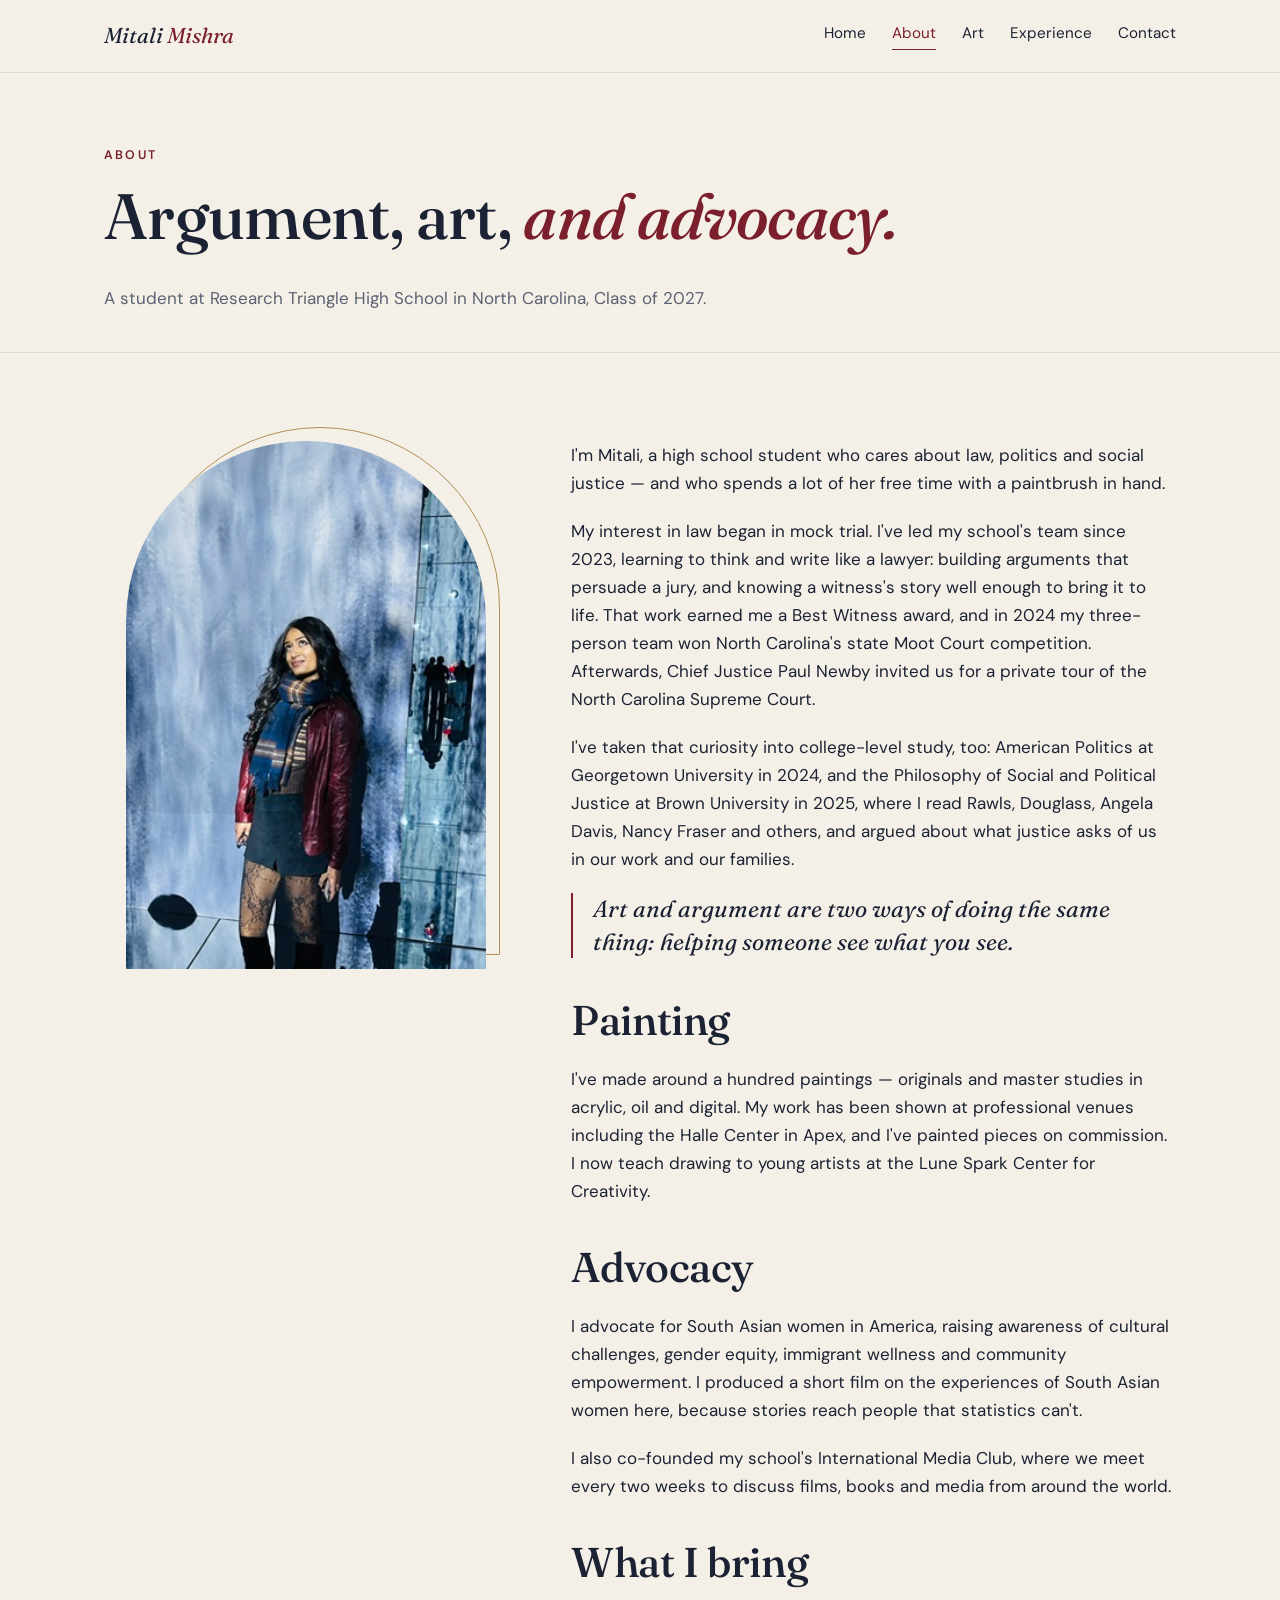
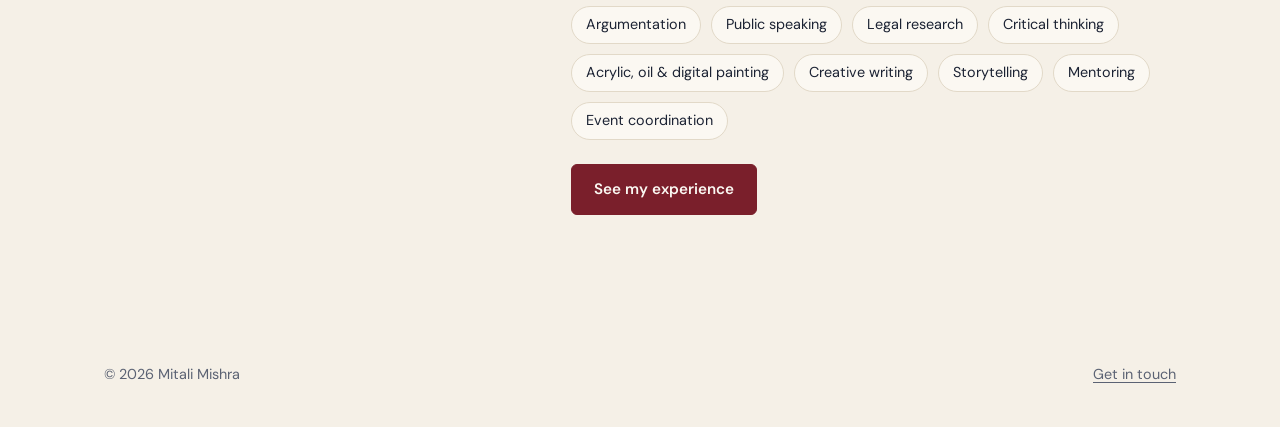
==== about.html @ 5b030225 "Add About, Art, Experience and Contact pages" ====
<!doctype html>
<html lang="en">
<head>
  <meta charset="utf-8">
  <meta name="viewport" content="width=device-width, initial-scale=1">
  <title>About — Mitali Mishra</title>
  <meta name="description" content="About Mitali Mishra — student advocate, Moot Court champion and painter.">
  <link rel="preconnect" href="https://fonts.googleapis.com">
  <link rel="preconnect" href="https://fonts.gstatic.com" crossorigin>
  <link href="https://fonts.googleapis.com/css2?family=DM+Sans:wght@400;500;600&family=Fraunces:ital,opsz,wght@0,9..144,400;0,9..144,500;1,9..144,400;1,9..144,500&display=swap" rel="stylesheet">
  <link rel="stylesheet" href="style.css">
</head>
<body>

<header class="site-header">
  <div class="wrap">
    <a class="logo" href="index.html">Mitali <span>Mishra</span></a>
    <nav class="nav" aria-label="Main">
      <a href="index.html">Home</a>
      <a href="about.html" aria-current="page">About</a>
      <a href="art.html">Art</a>
      <a href="experience.html">Experience</a>
      <a href="contact.html">Contact</a>
    </nav>
  </div>
</header>

<main>
  <section class="page-head">
    <div class="wrap">
      <p class="eyebrow">About</p>
      <h1>Argument, art, <em style="color:var(--oxblood)">and advocacy.</em></h1>
      <p class="lede">A student at Research Triangle High School in North Carolina, Class of 2027.</p>
    </div>
  </section>

  <section class="section">
    <div class="wrap about-grid">
      <figure class="portrait">
        <img src="images/mitali.jpg" alt="Mitali Mishra in an oxblood leather jacket and plaid scarf, standing in a blue light installation">
      </figure>
      <div class="prose">
        <p>I'm Mitali, a high school student who cares about law, politics and social justice — and who spends a lot of her free time with a paintbrush in hand.</p>
        <p>My interest in law began in mock trial. I've led my school's team since 2023, learning to think and write like a lawyer: building arguments that persuade a jury, and knowing a witness's story well enough to bring it to life. That work earned me a Best Witness award, and in 2024 my three-person team won North Carolina's state Moot Court competition. Afterwards, Chief Justice Paul Newby invited us for a private tour of the North Carolina Supreme Court.</p>
        <p>I've taken that curiosity into college-level study, too: American Politics at Georgetown University in 2024, and the Philosophy of Social and Political Justice at Brown University in 2025, where I read Rawls, Douglass, Angela Davis, Nancy Fraser and others, and argued about what justice asks of us in our work and our families.</p>

        <p class="pull">Art and argument are two ways of doing the same thing: helping someone see what you see.</p>

        <h2>Painting</h2>
        <p>I've made around a hundred paintings — originals and master studies in acrylic, oil and digital. My work has been shown at professional venues including the Halle Center in Apex, and I've painted pieces on commission. I now teach drawing to young artists at the Lune Spark Center for Creativity.</p>

        <h2>Advocacy</h2>
        <p>I advocate for South Asian women in America, raising awareness of cultural challenges, gender equity, immigrant wellness and community empowerment. I produced a short film on the experiences of South Asian women here, because stories reach people that statistics can't.</p>
        <p>I also co-founded my school's International Media Club, where we meet every two weeks to discuss films, books and media from around the world.</p>

        <h2>What I bring</h2>
        <ul class="chips">
          <li>Argumentation</li><li>Public speaking</li><li>Legal research</li><li>Critical thinking</li>
          <li>Acrylic, oil &amp; digital painting</li><li>Creative writing</li><li>Storytelling</li>
          <li>Mentoring</li><li>Event coordination</li>
        </ul>
        <p><a class="btn btn-primary" href="experience.html">See my experience</a></p>
      </div>
    </div>
  </section>
</main>

<footer class="site-footer">
  <div class="wrap">
    <span>© 2026 Mitali Mishra</span>
    <span><a href="contact.html">Get in touch</a></span>
  </div>
</footer>

</body>
</html>
---- style.css ----
/* ============================================================
   mitalimishra.com — shared stylesheet
   Palette drawn from the portrait: oxblood jacket, navy scarf,
   cool slate light, warm parchment, muted gold.
   ============================================================ */

:root {
  --ink: #1b2233;          /* deep navy — text, dark sections */
  --oxblood: #7a1f2b;      /* primary accent — links, buttons */
  --oxblood-dark: #5e1621;
  --gold: #b08d57;         /* fine rules, small details */
  --slate: #8e9db5;        /* cool secondary, from the light installation */
  --parchment: #f5f0e7;    /* page background */
  --paper: #fbf8f2;        /* cards */
  --muted: #5b6273;        /* secondary text */
  --line: #e2d9c8;

  --serif: "Fraunces", Georgia, "Times New Roman", serif;
  --sans: "DM Sans", system-ui, -apple-system, "Segoe UI", sans-serif;

  --max: 1120px;
  --radius: 6px;
}

*, *::before, *::after { box-sizing: border-box; }

html { scroll-behavior: smooth; }

body {
  margin: 0;
  background: var(--parchment);
  color: var(--ink);
  font-family: var(--sans);
  font-size: 1.0625rem;
  line-height: 1.65;
  -webkit-font-smoothing: antialiased;
}

img { max-width: 100%; display: block; }

a { color: var(--oxblood); text-decoration-thickness: 1px; text-underline-offset: 3px; }
a:hover { color: var(--oxblood-dark); }

h1, h2, h3 {
  font-family: var(--serif);
  font-weight: 500;
  line-height: 1.1;
  letter-spacing: -0.01em;
  margin: 0 0 0.5em;
}
h1 { font-size: clamp(2.8rem, 7vw, 5rem); }
h2 { font-size: clamp(1.8rem, 4vw, 2.6rem); }
h3 { font-size: 1.35rem; }

.wrap { max-width: var(--max); margin: 0 auto; padding: 0 24px; }

.eyebrow {
  font-family: var(--sans);
  font-size: 0.78rem;
  font-weight: 600;
  letter-spacing: 0.18em;
  text-transform: uppercase;
  color: var(--oxblood);
  margin: 0 0 1rem;
}

/* ---------- Header / nav ---------- */
.site-header {
  border-bottom: 1px solid var(--line);
  background: var(--parchment);
  position: sticky; top: 0; z-index: 10;
}
.site-header .wrap {
  display: flex; align-items: center; justify-content: space-between;
  gap: 16px; padding-top: 18px; padding-bottom: 18px; flex-wrap: wrap;
}
.logo {
  font-family: var(--serif); font-size: 1.35rem; font-style: italic;
  color: var(--ink); text-decoration: none;
}
.logo span { color: var(--oxblood); }
.nav { display: flex; gap: 26px; flex-wrap: wrap; }
.nav a {
  color: var(--ink); text-decoration: none; font-size: 0.95rem;
  padding-bottom: 3px; border-bottom: 1px solid transparent;
}
.nav a:hover, .nav a[aria-current="page"] { border-bottom-color: var(--oxblood); color: var(--oxblood); }

/* ---------- Buttons ---------- */
.btn {
  display: inline-block; padding: 12px 22px; border-radius: var(--radius);
  font-weight: 600; font-size: 0.95rem; text-decoration: none;
  border: 1px solid var(--oxblood); transition: background .2s, color .2s;
}
.btn-primary { background: var(--oxblood); color: var(--paper); }
.btn-primary:hover { background: var(--oxblood-dark); color: var(--paper); }
.btn-ghost { color: var(--oxblood); background: transparent; }
.btn-ghost:hover { background: var(--oxblood); color: var(--paper); }

/* ---------- Hero ---------- */
.hero { padding: 72px 0 88px; }
.hero .wrap {
  display: grid; grid-template-columns: 1.2fr 0.8fr; gap: 64px; align-items: center;
}
.hero h1 em { color: var(--oxblood); font-style: italic; }
.hero .roles {
  font-family: var(--serif); font-style: italic; font-size: 1.3rem;
  color: var(--muted); margin: 0 0 1.5rem;
}
.hero .roles b { color: var(--gold); font-weight: 400; padding: 0 .35em; }
.hero p.lede { max-width: 34em; margin: 0 0 2rem; }
.hero .actions { display: flex; gap: 12px; flex-wrap: wrap; }

/* arched portrait frame — a nod to both courthouse and gallery architecture */
.portrait {
  position: relative; justify-self: center; width: min(100%, 360px); margin: 0 auto;
}
.portrait img {
  width: 100%; aspect-ratio: 3 / 4.4; object-fit: cover; object-position: center 22%;
  border-radius: 999px 999px var(--radius) var(--radius);
}
.portrait::after {
  content: ""; position: absolute; inset: -14px -14px 14px 14px;
  border: 1px solid var(--gold);
  border-radius: 999px 999px var(--radius) var(--radius);
  z-index: -1;
}

/* ---------- Highlights strip ---------- */
.highlights { background: var(--ink); color: var(--parchment); padding: 56px 0; }
.highlights .wrap { display: grid; grid-template-columns: repeat(3, 1fr); gap: 40px; }
.stat { border-top: 1px solid var(--gold); padding-top: 18px; }
.stat .num { font-family: var(--serif); font-size: 2.4rem; line-height: 1; color: #fff; }
.stat p { margin: .6rem 0 0; color: #c9cfdb; font-size: 0.95rem; }

/* ---------- Section ---------- */
.section { padding: 88px 0; }
.section-head { max-width: 40em; margin-bottom: 44px; }

/* ---------- Cards ---------- */
.cards { display: grid; grid-template-columns: repeat(3, 1fr); gap: 24px; }
.card {
  background: var(--paper); border: 1px solid var(--line); border-radius: var(--radius);
  padding: 30px 28px; display: flex; flex-direction: column;
}
.card .tag {
  font-size: 0.75rem; letter-spacing: .16em; text-transform: uppercase;
  color: var(--slate); font-weight: 600; margin-bottom: 14px;
}
.card p { color: var(--muted); margin: 0 0 1.4rem; flex: 1; }
.card a { font-weight: 600; text-decoration: none; }
.card a::after { content: " →"; }

/* ---------- Quote band ---------- */
.quote {
  border-top: 1px solid var(--line); border-bottom: 1px solid var(--line);
  padding: 72px 0; text-align: center;
}
.quote blockquote {
  font-family: var(--serif); font-style: italic; font-size: clamp(1.4rem, 3vw, 2rem);
  max-width: 28em; margin: 0 auto; line-height: 1.35;
}

/* ---------- Footer ---------- */
.site-footer { padding: 40px 0; color: var(--muted); font-size: 0.9rem; }
.site-footer .wrap { display: flex; justify-content: space-between; gap: 16px; flex-wrap: wrap; }
.site-footer a { color: var(--muted); }

/* ---------- Responsive ---------- */
@media (max-width: 860px) {
  .hero { padding: 48px 0 64px; }
  .hero .wrap { grid-template-columns: 1fr; gap: 48px; }
  .portrait { order: -1; width: min(80%, 300px); }
  .highlights .wrap, .cards { grid-template-columns: 1fr; }
  .section { padding: 64px 0; }
}
@media (max-width: 520px) {
  .wrap { padding: 0 16px; }
  .nav { gap: 16px; }
}

/* ============================================================
   Inner pages
   ============================================================ */

.page-head { padding: 72px 0 40px; border-bottom: 1px solid var(--line); }
.page-head h1 { font-size: clamp(2.4rem, 6vw, 4rem); }
.page-head p.lede { max-width: 38em; color: var(--muted); margin: 0; }

/* ---------- About ---------- */
.about-grid { display: grid; grid-template-columns: 0.8fr 1.2fr; gap: 64px; align-items: start; }
.about-grid .portrait { position: sticky; top: 110px; }
.prose p { margin: 0 0 1.25rem; max-width: 36em; }
.prose h2 { margin-top: 2.5rem; }
.pull {
  font-family: var(--serif); font-style: italic; font-size: 1.45rem; line-height: 1.4;
  border-left: 2px solid var(--oxblood); padding-left: 20px; margin: 2rem 0; max-width: 30em;
}
.chips { display: flex; flex-wrap: wrap; gap: 10px; padding: 0; margin: 0 0 1.5rem; list-style: none; }
.chips li {
  border: 1px solid var(--line); background: var(--paper); border-radius: 999px;
  padding: 6px 14px; font-size: 0.9rem;
}

/* ---------- Experience timeline ---------- */
.timeline-group { margin-bottom: 64px; }
.timeline-group > h2 { margin-bottom: 28px; }
.entry {
  display: grid; grid-template-columns: 180px 1fr; gap: 32px;
  padding: 28px 0; border-top: 1px solid var(--line);
}
.entry .when {
  font-size: 0.85rem; letter-spacing: .08em; text-transform: uppercase;
  color: var(--slate); font-weight: 600; padding-top: 4px;
}
.entry h3 { margin-bottom: 4px; }
.entry .where { color: var(--oxblood); font-size: 0.95rem; margin: 0 0 12px; }
.entry ul { margin: 0; padding-left: 1.1em; color: var(--muted); }
.entry li { margin-bottom: 6px; }

/* ---------- Art gallery ---------- */
.filters { display: flex; flex-wrap: wrap; gap: 10px; margin-bottom: 36px; }
.filters span {
  border: 1px solid var(--line); border-radius: 999px; padding: 6px 16px; font-size: 0.9rem;
  color: var(--muted);
}
.gallery { columns: 3 280px; column-gap: 24px; }
.work { break-inside: avoid; margin: 0 0 28px; }
.work .frame {
  background: var(--paper); border: 1px solid var(--line); padding: 14px;
  box-shadow: 0 1px 0 var(--line), 0 12px 30px -18px rgba(27, 34, 51, .35);
}
.work img { width: 100%; height: auto; }
.work figcaption { padding-top: 12px; }
.work .title { font-family: var(--serif); font-style: italic; font-size: 1.1rem; }
.work .meta { font-size: 0.85rem; color: var(--muted); }
/* placeholder until real photos are added */
.placeholder {
  display: grid; place-items: center; color: var(--slate); font-size: 0.85rem;
  letter-spacing: .12em; text-transform: uppercase;
  background:
    linear-gradient(135deg, rgba(142,157,181,.18), rgba(122,31,43,.10)),
    repeating-linear-gradient(45deg, transparent 0 14px, rgba(176,141,87,.12) 14px 15px);
}
.ratio-tall { aspect-ratio: 4 / 5; }
.ratio-wide { aspect-ratio: 5 / 4; }
.ratio-square { aspect-ratio: 1; }
.note {
  background: var(--paper); border: 1px dashed var(--gold); border-radius: var(--radius);
  padding: 18px 22px; color: var(--muted); font-size: 0.95rem; margin-top: 40px;
}

/* ---------- Contact ---------- */
.contact-grid { display: grid; grid-template-columns: 1.1fr 0.9fr; gap: 64px; align-items: start; }
.contact-card {
  background: var(--ink); color: var(--parchment); border-radius: var(--radius);
  padding: 36px 32px;
}
.contact-card h2 { color: #fff; font-size: 1.6rem; }
.contact-card dl { margin: 0; }
.contact-card dt {
  font-size: 0.75rem; letter-spacing: .16em; text-transform: uppercase; color: var(--gold);
  margin-top: 22px;
}
.contact-card dd { margin: 6px 0 0; font-size: 1.05rem; overflow-wrap: anywhere; }
.contact-card a { color: #fff; }
.contact-card a:hover { color: #e9d9bb; }
.topics { list-style: none; padding: 0; margin: 0; }
.topics li { padding: 16px 0; border-top: 1px solid var(--line); }
.topics li strong { display: block; font-family: var(--serif); font-weight: 500; font-size: 1.15rem; }
.topics li span { color: var(--muted); font-size: 0.95rem; }

@media (max-width: 860px) {
  .about-grid, .contact-grid { grid-template-columns: 1fr; gap: 40px; }
  .about-grid .portrait { position: relative; top: auto; width: min(80%, 300px); }
  .entry { grid-template-columns: 1fr; gap: 6px; }
  .page-head { padding: 48px 0 32px; }
}
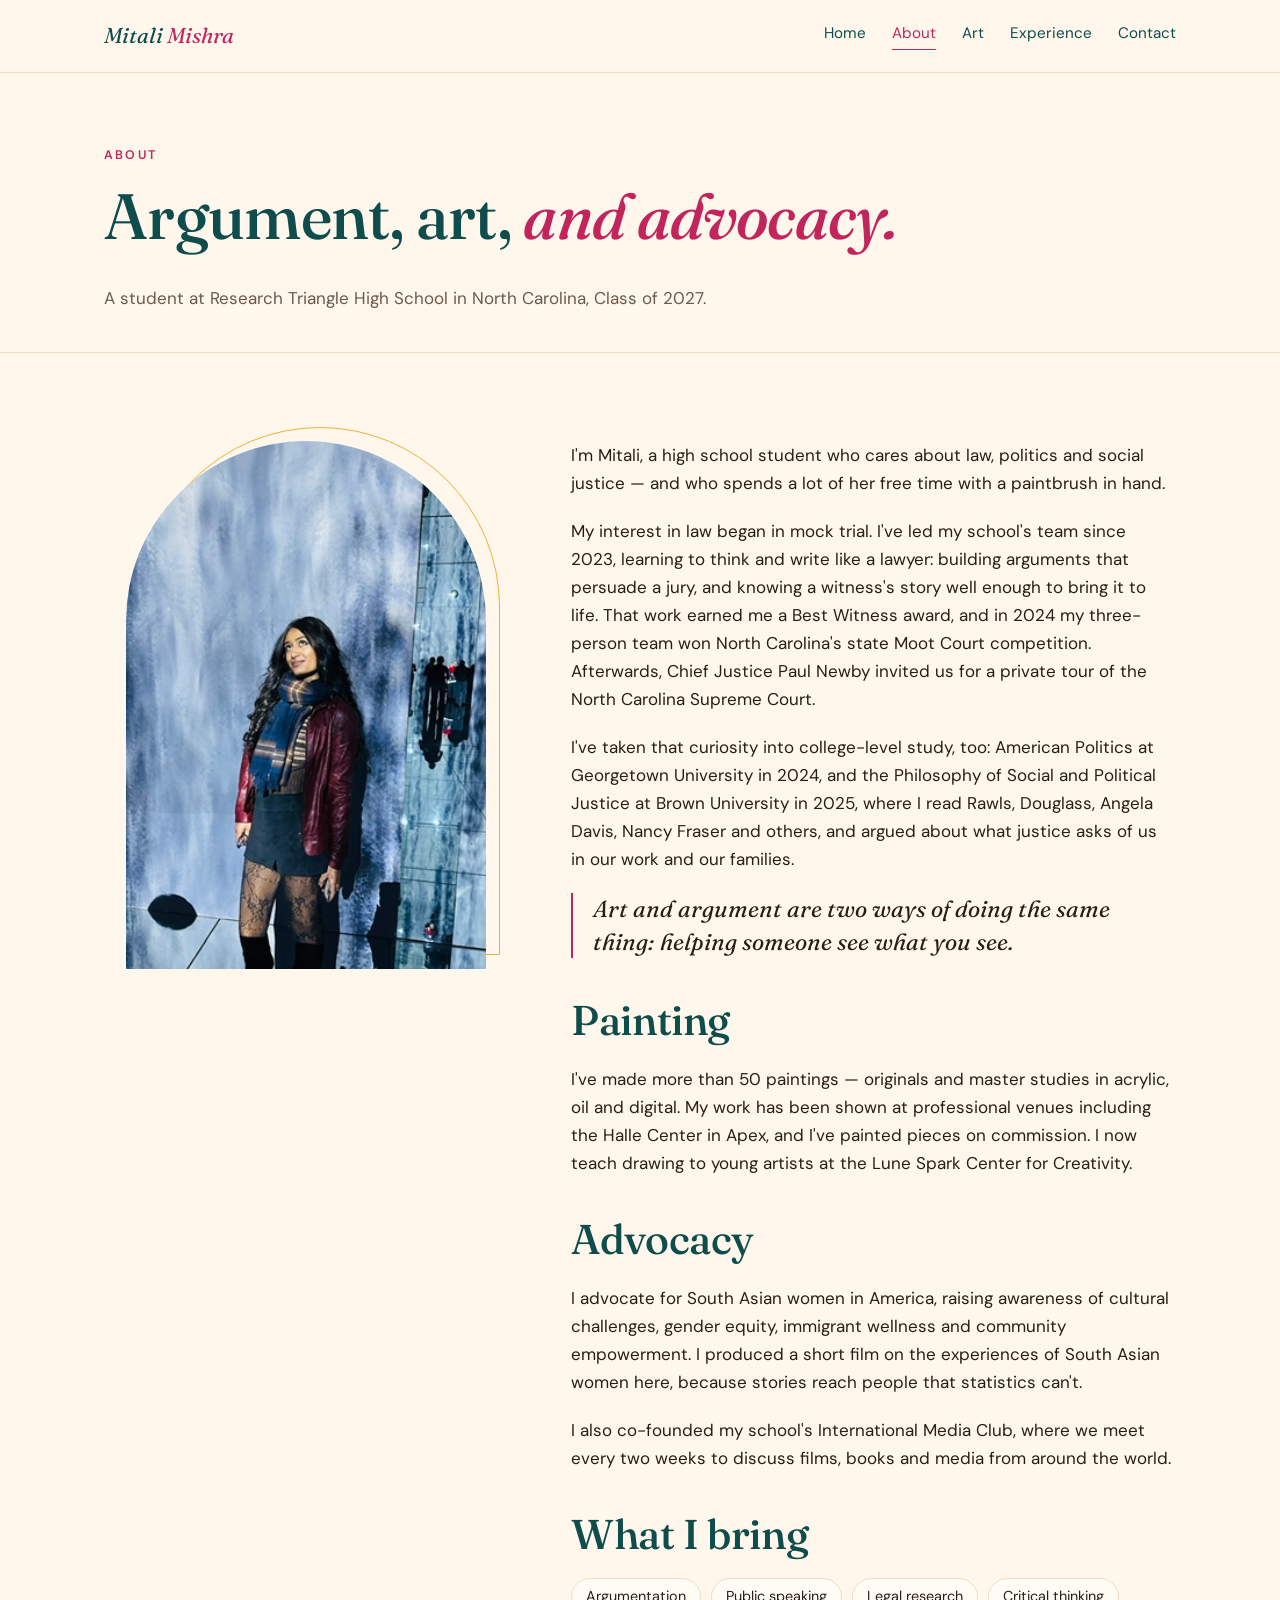
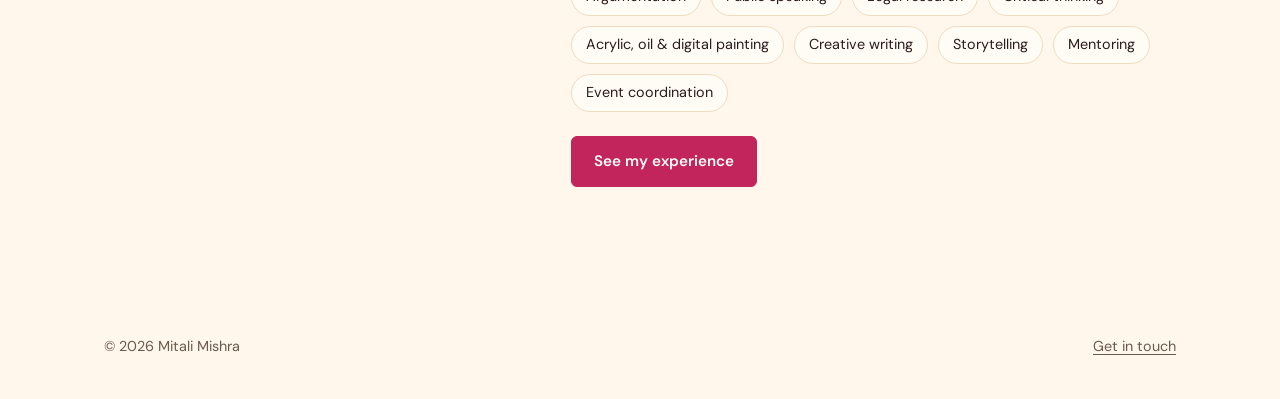
==== commit 8c3a603e: "Update painting count to 50+" ====
--- a/about.html
+++ b/about.html
@@ -47,7 +47,7 @@
         <p class="pull">Art and argument are two ways of doing the same thing: helping someone see what you see.</p>
 
         <h2>Painting</h2>
-        <p>I've made around a hundred paintings — originals and master studies in acrylic, oil and digital. My work has been shown at professional venues including the Halle Center in Apex, and I've painted pieces on commission. I now teach drawing to young artists at the Lune Spark Center for Creativity.</p>
+        <p>I've made more than 50 paintings — originals and master studies in acrylic, oil and digital. My work has been shown at professional venues including the Halle Center in Apex, and I've painted pieces on commission. I now teach drawing to young artists at the Lune Spark Center for Creativity.</p>
 
         <h2>Advocacy</h2>
         <p>I advocate for South Asian women in America, raising awareness of cultural challenges, gender equity, immigrant wellness and community empowerment. I produced a short film on the experiences of South Asian women here, because stories reach people that statistics can't.</p>
--- a/style.css
+++ b/style.css
@@ -5,15 +5,18 @@
    ============================================================ */
 
 :root {
-  --ink: #1b2233;          /* deep navy — text, dark sections */
-  --oxblood: #7a1f2b;      /* primary accent — links, buttons */
-  --oxblood-dark: #5e1621;
-  --gold: #b08d57;         /* fine rules, small details */
-  --slate: #8e9db5;        /* cool secondary, from the light installation */
-  --parchment: #f5f0e7;    /* page background */
-  --paper: #fbf8f2;        /* cards */
-  --muted: #5b6273;        /* secondary text */
-  --line: #e2d9c8;
+  /* Palette: teal, marigold, hibiscus pink, warm cream (henna & hibiscus) */
+  --ink: #0f4c4c;          /* deep teal — headings, dark sections */
+  --text: #2b1d14;         /* warm dark brown — body text */
+  --oxblood: #c2255c;      /* hibiscus pink — links, buttons, accents */
+  --oxblood-dark: #9c1a48;
+  --gold: #e8b23a;         /* marigold — rules and small details */
+  --marigold: #f6c453;
+  --slate: #25706f;        /* light teal — small labels */
+  --parchment: #fff7ec;    /* page background */
+  --paper: #fffcf6;        /* cards */
+  --muted: #6b5a4b;        /* secondary text */
+  --line: #f0dcc0;
 
   --serif: "Fraunces", Georgia, "Times New Roman", serif;
   --sans: "DM Sans", system-ui, -apple-system, "Segoe UI", sans-serif;
@@ -29,7 +32,7 @@
 body {
   margin: 0;
   background: var(--parchment);
-  color: var(--ink);
+  color: var(--text);
   font-family: var(--sans);
   font-size: 1.0625rem;
   line-height: 1.65;
@@ -47,6 +50,7 @@
   line-height: 1.1;
   letter-spacing: -0.01em;
   margin: 0 0 0.5em;
+  color: var(--ink);
 }
 h1 { font-size: clamp(2.8rem, 7vw, 5rem); }
 h2 { font-size: clamp(1.8rem, 4vw, 2.6rem); }
@@ -127,11 +131,11 @@
 }
 
 /* ---------- Highlights strip ---------- */
-.highlights { background: var(--ink); color: var(--parchment); padding: 56px 0; }
+.highlights { border-top: 6px solid var(--marigold); background: var(--ink); color: var(--parchment); padding: 56px 0; }
 .highlights .wrap { display: grid; grid-template-columns: repeat(3, 1fr); gap: 40px; }
-.stat { border-top: 1px solid var(--gold); padding-top: 18px; }
-.stat .num { font-family: var(--serif); font-size: 2.4rem; line-height: 1; color: #fff; }
-.stat p { margin: .6rem 0 0; color: #c9cfdb; font-size: 0.95rem; }
+.stat { border-top: 2px solid var(--marigold); padding-top: 18px; }
+.stat .num { font-family: var(--serif); font-size: 2.4rem; line-height: 1; color: var(--marigold); }
+.stat p { margin: .6rem 0 0; color: #cfe3df; font-size: 0.95rem; }
 
 /* ---------- Section ---------- */
 .section { padding: 88px 0; }
@@ -228,7 +232,7 @@
 .work { break-inside: avoid; margin: 0 0 28px; }
 .work .frame {
   background: var(--paper); border: 1px solid var(--line); padding: 14px;
-  box-shadow: 0 1px 0 var(--line), 0 12px 30px -18px rgba(27, 34, 51, .35);
+  box-shadow: 0 1px 0 var(--line), 0 12px 30px -18px rgba(15, 76, 76, .30);
 }
 .work img { width: 100%; height: auto; }
 .work figcaption { padding-top: 12px; }
@@ -256,7 +260,7 @@
   background: var(--ink); color: var(--parchment); border-radius: var(--radius);
   padding: 36px 32px;
 }
-.contact-card h2 { color: #fff; font-size: 1.6rem; }
+.contact-card h2 { color: var(--marigold); font-size: 1.6rem; }
 .contact-card dl { margin: 0; }
 .contact-card dt {
   font-size: 0.75rem; letter-spacing: .16em; text-transform: uppercase; color: var(--gold);
@@ -264,7 +268,7 @@
 }
 .contact-card dd { margin: 6px 0 0; font-size: 1.05rem; overflow-wrap: anywhere; }
 .contact-card a { color: #fff; }
-.contact-card a:hover { color: #e9d9bb; }
+.contact-card a:hover { color: var(--marigold); }
 .topics { list-style: none; padding: 0; margin: 0; }
 .topics li { padding: 16px 0; border-top: 1px solid var(--line); }
 .topics li strong { display: block; font-family: var(--serif); font-weight: 500; font-size: 1.15rem; }
@@ -276,3 +280,7 @@
   .entry { grid-template-columns: 1fr; gap: 6px; }
   .page-head { padding: 48px 0 32px; }
 }
+.work a.frame { display: block; }
+
+/* Devanagari titles */
+:lang(hi) { font-family: "Noto Serif Devanagari", var(--serif); font-style: normal; }
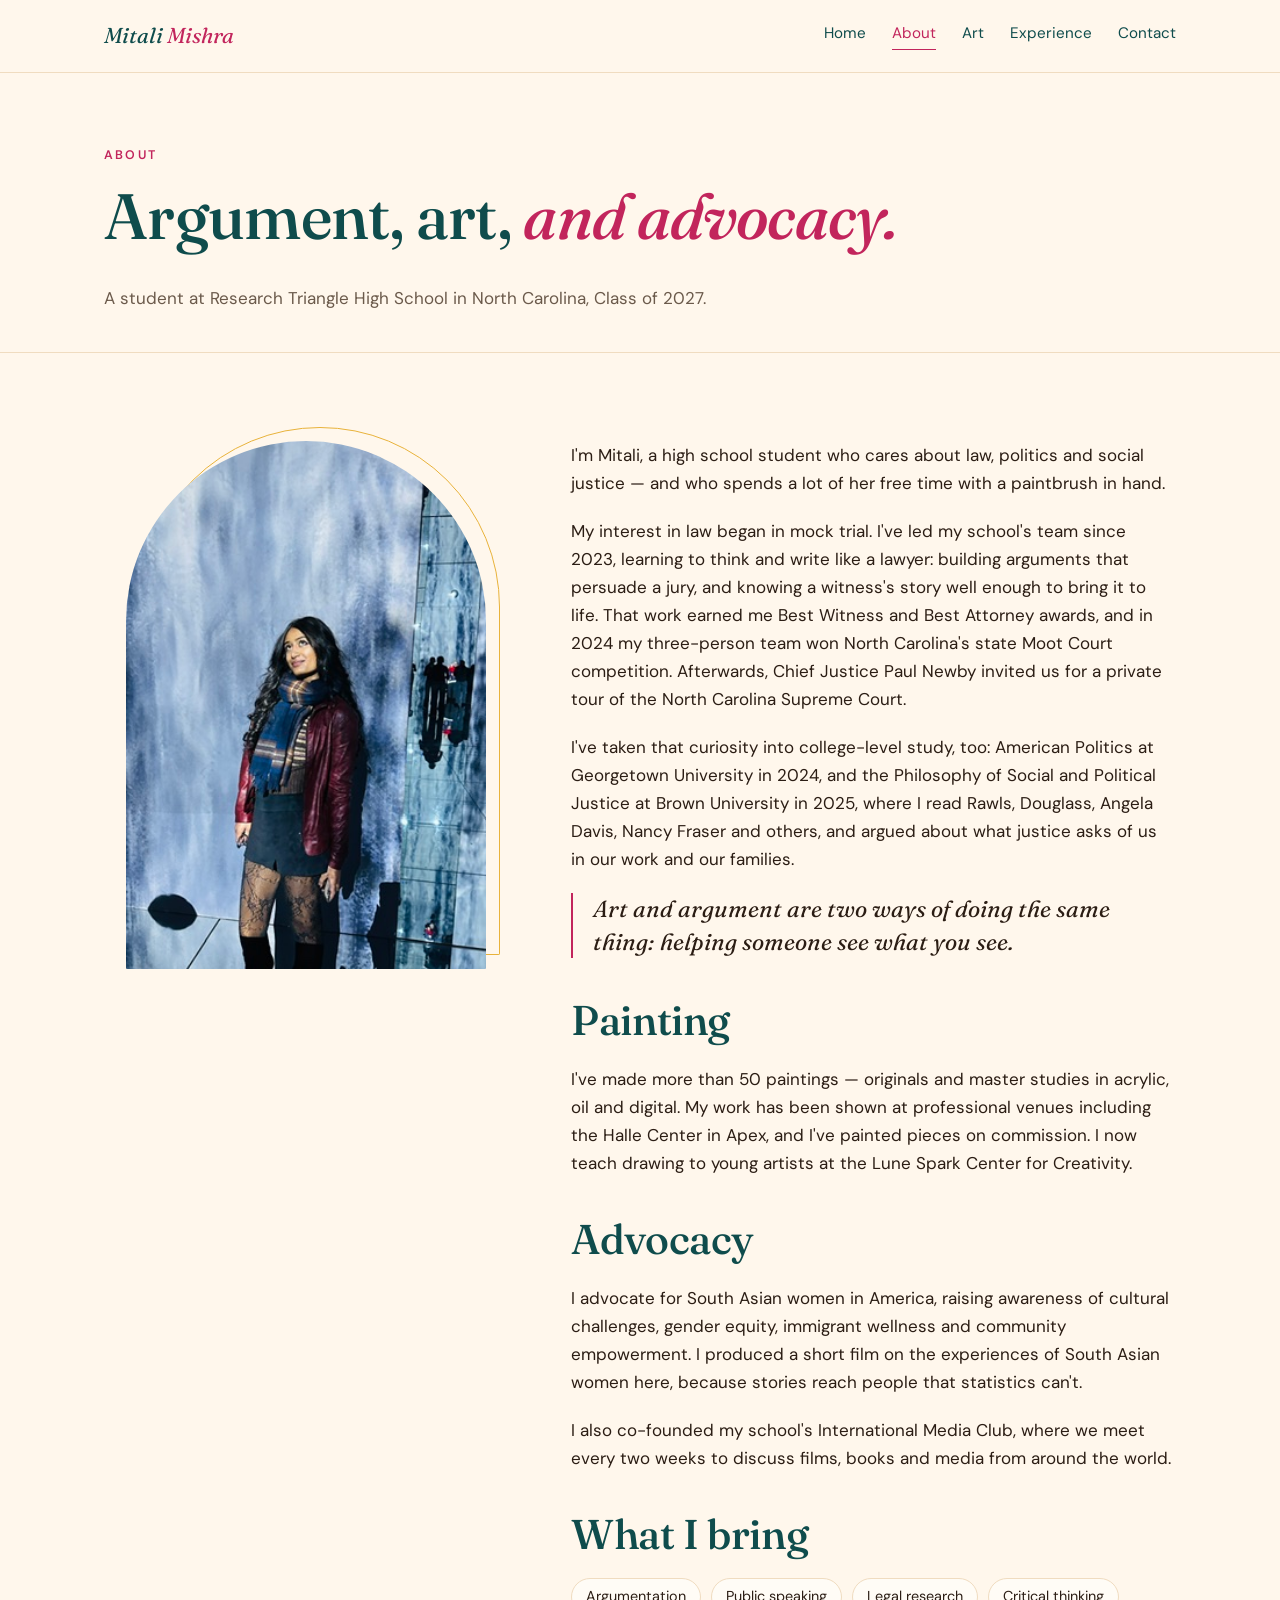
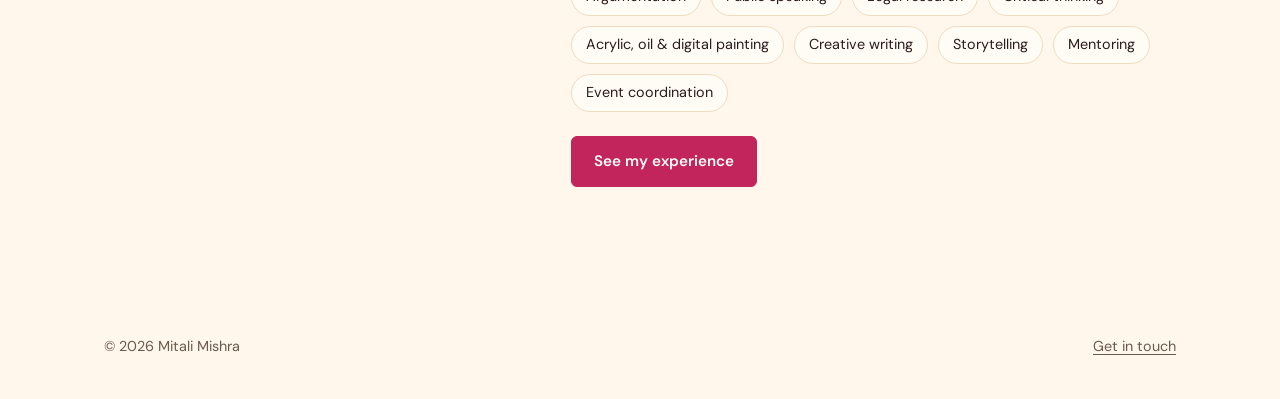
==== commit fba190d7: "Add Best Attorney award alongside Best Witness" ====
--- a/about.html
+++ b/about.html
@@ -41,7 +41,7 @@
       </figure>
       <div class="prose">
         <p>I'm Mitali, a high school student who cares about law, politics and social justice — and who spends a lot of her free time with a paintbrush in hand.</p>
-        <p>My interest in law began in mock trial. I've led my school's team since 2023, learning to think and write like a lawyer: building arguments that persuade a jury, and knowing a witness's story well enough to bring it to life. That work earned me a Best Witness award, and in 2024 my three-person team won North Carolina's state Moot Court competition. Afterwards, Chief Justice Paul Newby invited us for a private tour of the North Carolina Supreme Court.</p>
+        <p>My interest in law began in mock trial. I've led my school's team since 2023, learning to think and write like a lawyer: building arguments that persuade a jury, and knowing a witness's story well enough to bring it to life. That work earned me Best Witness and Best Attorney awards, and in 2024 my three-person team won North Carolina's state Moot Court competition. Afterwards, Chief Justice Paul Newby invited us for a private tour of the North Carolina Supreme Court.</p>
         <p>I've taken that curiosity into college-level study, too: American Politics at Georgetown University in 2024, and the Philosophy of Social and Political Justice at Brown University in 2025, where I read Rawls, Douglass, Angela Davis, Nancy Fraser and others, and argued about what justice asks of us in our work and our families.</p>
 
         <p class="pull">Art and argument are two ways of doing the same thing: helping someone see what you see.</p>
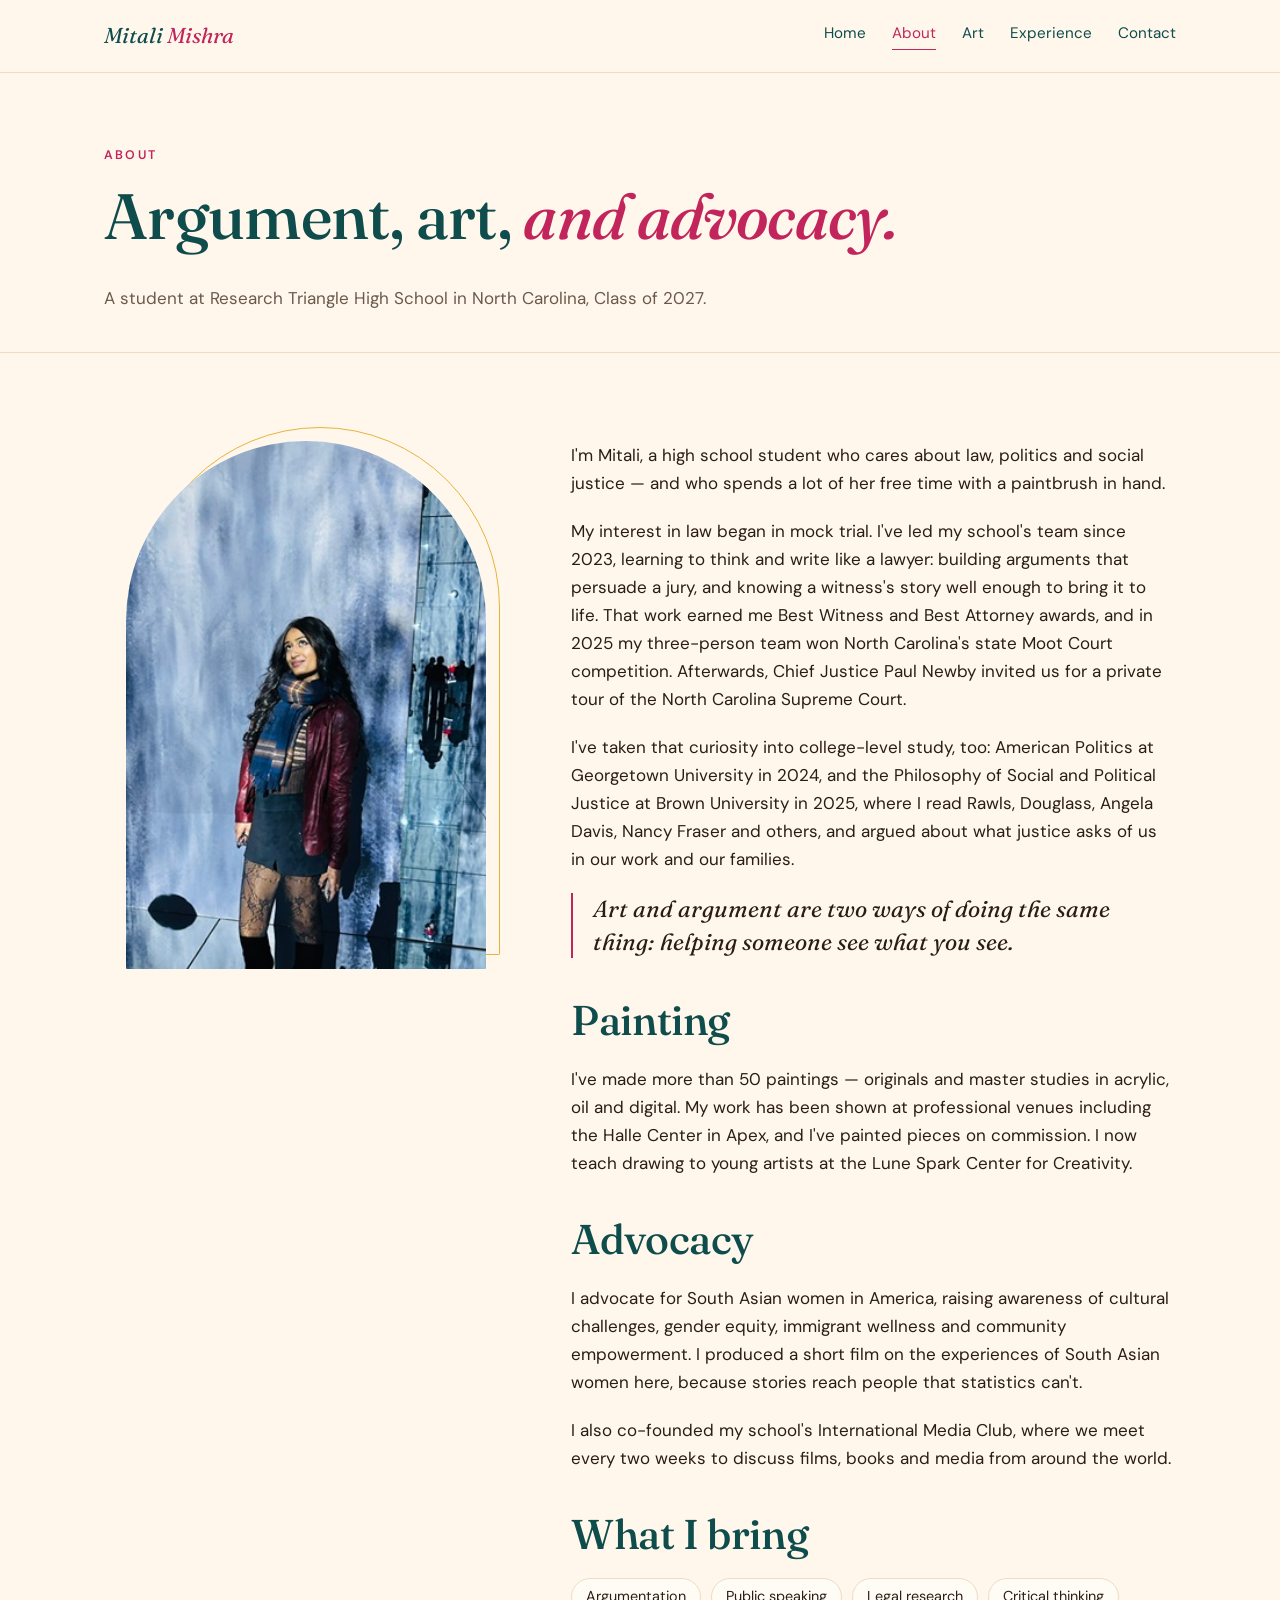
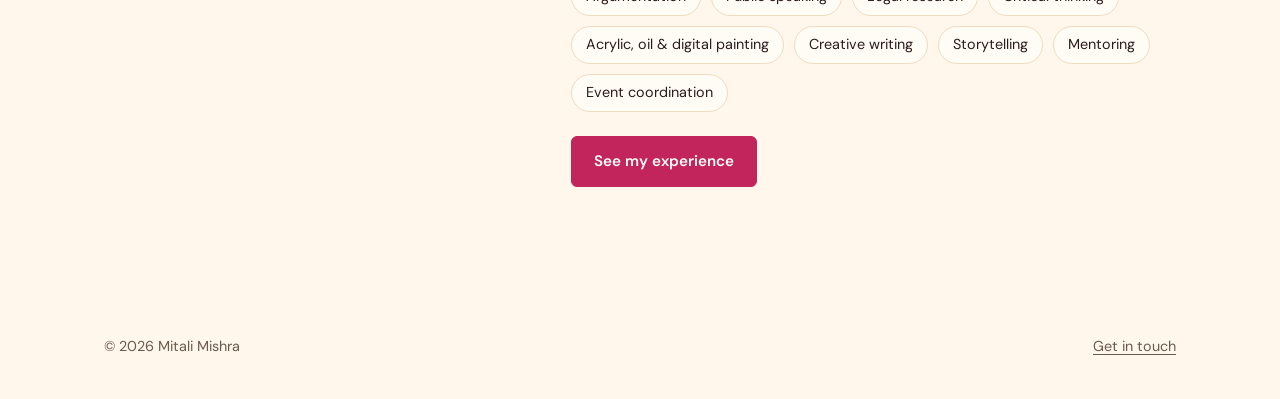
==== commit cf88283c: "Correct Moot Court championship year to 2025" ====
--- a/about.html
+++ b/about.html
@@ -41,7 +41,7 @@
       </figure>
       <div class="prose">
         <p>I'm Mitali, a high school student who cares about law, politics and social justice — and who spends a lot of her free time with a paintbrush in hand.</p>
-        <p>My interest in law began in mock trial. I've led my school's team since 2023, learning to think and write like a lawyer: building arguments that persuade a jury, and knowing a witness's story well enough to bring it to life. That work earned me Best Witness and Best Attorney awards, and in 2024 my three-person team won North Carolina's state Moot Court competition. Afterwards, Chief Justice Paul Newby invited us for a private tour of the North Carolina Supreme Court.</p>
+        <p>My interest in law began in mock trial. I've led my school's team since 2023, learning to think and write like a lawyer: building arguments that persuade a jury, and knowing a witness's story well enough to bring it to life. That work earned me Best Witness and Best Attorney awards, and in 2025 my three-person team won North Carolina's state Moot Court competition. Afterwards, Chief Justice Paul Newby invited us for a private tour of the North Carolina Supreme Court.</p>
         <p>I've taken that curiosity into college-level study, too: American Politics at Georgetown University in 2024, and the Philosophy of Social and Political Justice at Brown University in 2025, where I read Rawls, Douglass, Angela Davis, Nancy Fraser and others, and argued about what justice asks of us in our work and our families.</p>
 
         <p class="pull">Art and argument are two ways of doing the same thing: helping someone see what you see.</p>
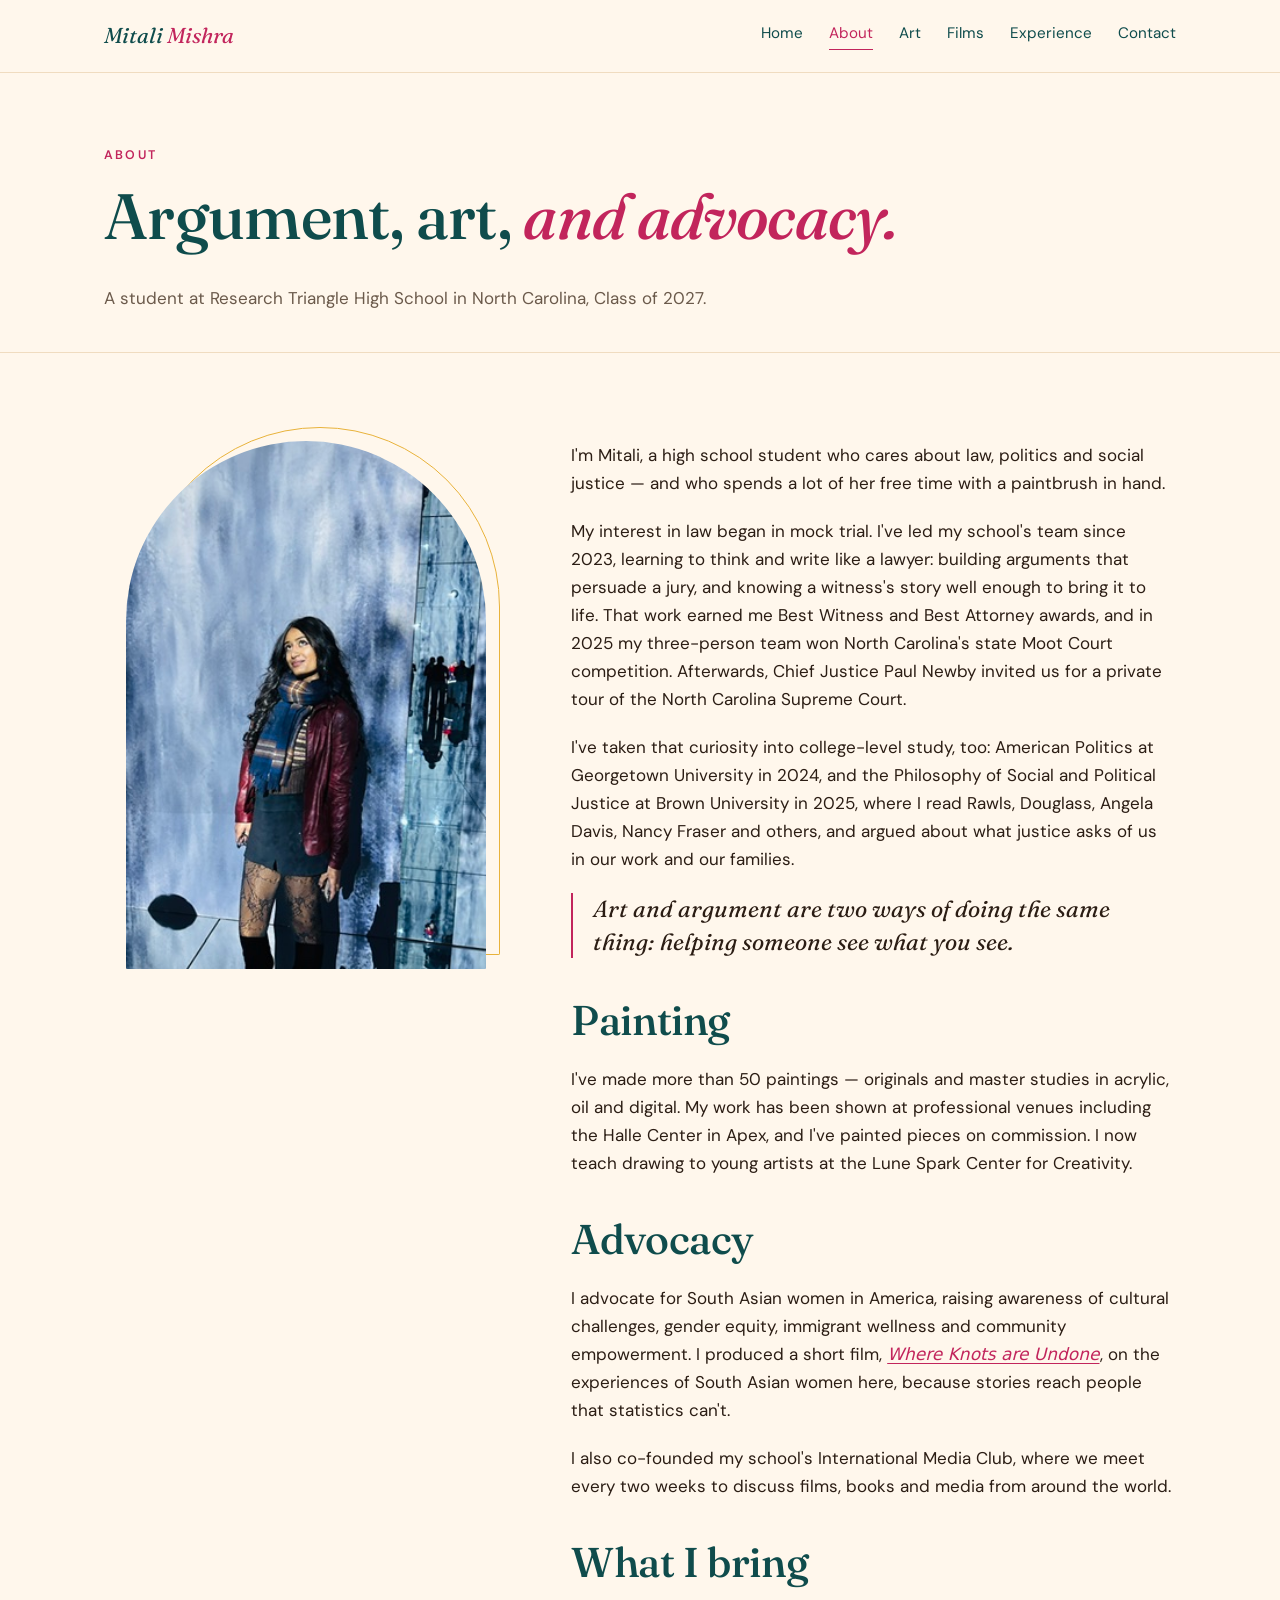
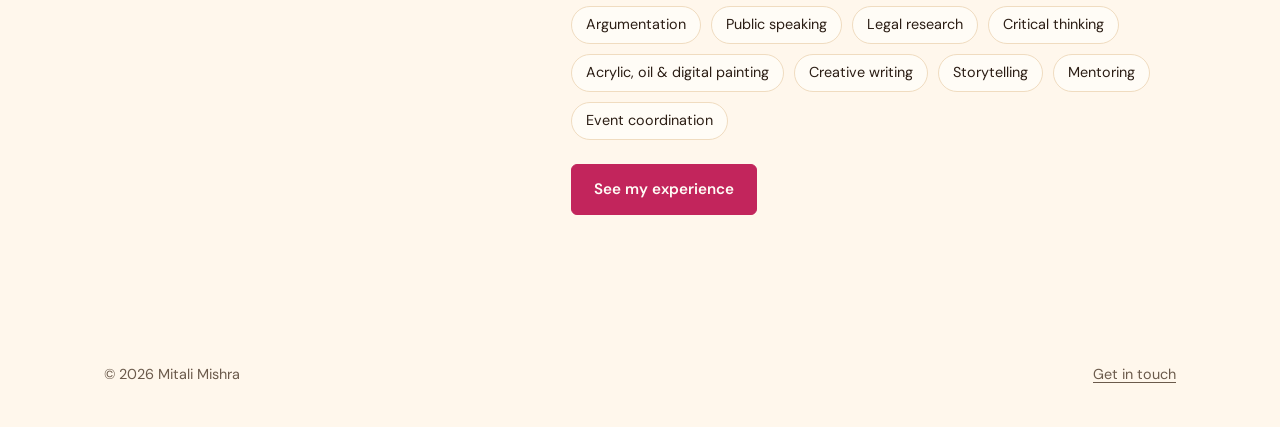
==== commit f55d44eb: "Add Films page for Where Knots are Undone and add Films to the menu" ====
--- a/about.html
+++ b/about.html
@@ -19,6 +19,7 @@
       <a href="index.html">Home</a>
       <a href="about.html" aria-current="page">About</a>
       <a href="art.html">Art</a>
+      <a href="films.html">Films</a>
       <a href="experience.html">Experience</a>
       <a href="contact.html">Contact</a>
     </nav>
@@ -50,7 +51,7 @@
         <p>I've made more than 50 paintings — originals and master studies in acrylic, oil and digital. My work has been shown at professional venues including the Halle Center in Apex, and I've painted pieces on commission. I now teach drawing to young artists at the Lune Spark Center for Creativity.</p>
 
         <h2>Advocacy</h2>
-        <p>I advocate for South Asian women in America, raising awareness of cultural challenges, gender equity, immigrant wellness and community empowerment. I produced a short film on the experiences of South Asian women here, because stories reach people that statistics can't.</p>
+        <p>I advocate for South Asian women in America, raising awareness of cultural challenges, gender equity, immigrant wellness and community empowerment. I produced a short film, <a href="films.html"><em>Where Knots are Undone</em></a>, on the experiences of South Asian women here, because stories reach people that statistics can't.</p>
         <p>I also co-founded my school's International Media Club, where we meet every two weeks to discuss films, books and media from around the world.</p>
 
         <h2>What I bring</h2>
--- a/style.css
+++ b/style.css
@@ -180,7 +180,8 @@
 }
 @media (max-width: 520px) {
   .wrap { padding: 0 16px; }
-  .nav { gap: 16px; }
+  .nav { gap: 13px; }
+  .nav a { font-size: 0.88rem; }
 }
 
 /* ============================================================
@@ -284,3 +285,20 @@
 
 /* Devanagari titles */
 :lang(hi) { font-family: "Noto Serif Devanagari", var(--serif); font-style: normal; }
+
+/* ---------- Art page: documentary ---------- */
+.film { background: var(--ink); color: var(--parchment); padding: 72px 0; border-bottom: 6px solid var(--marigold); }
+.film-grid { display: grid; grid-template-columns: 1.25fr 1fr; gap: 56px; align-items: center; }
+.film .video { position: relative; aspect-ratio: 16 / 9; border-radius: var(--radius); overflow: hidden;
+  box-shadow: 0 0 0 1px rgba(246,196,83,.5), 0 20px 40px -20px rgba(0,0,0,.6); background: #000; }
+.film .video iframe { position: absolute; inset: 0; width: 100%; height: 100%; border: 0; }
+.film .eyebrow { color: var(--marigold); }
+.film h2 { color: #fff; }
+.film-text p { color: #e3efec; margin: 0 0 1rem; }
+.film-text a { color: var(--marigold); font-weight: 600; }
+.film-text a:hover { color: #fff; }
+@media (max-width: 860px) {
+  .film { padding: 48px 0; }
+  .film-grid { grid-template-columns: 1fr; gap: 28px; }
+}
+.film-links { display: flex; flex-wrap: wrap; gap: 24px; }
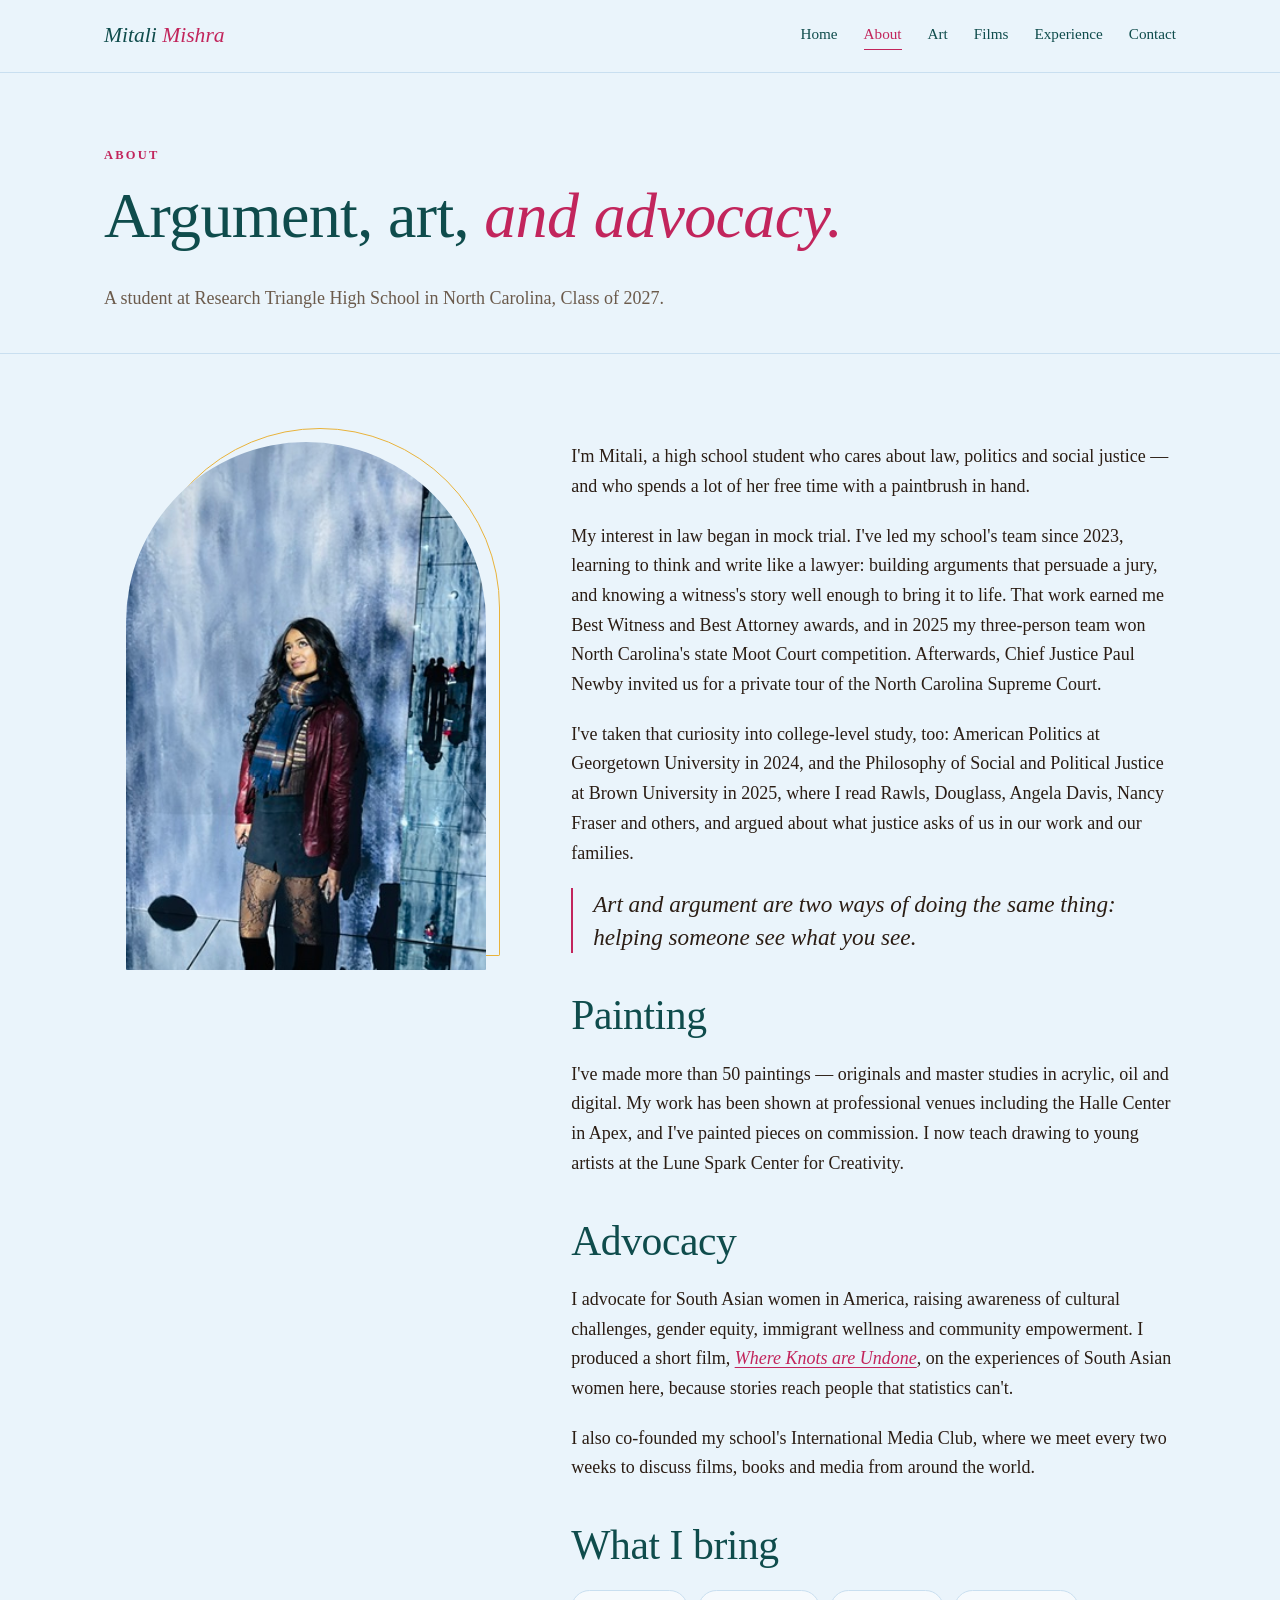
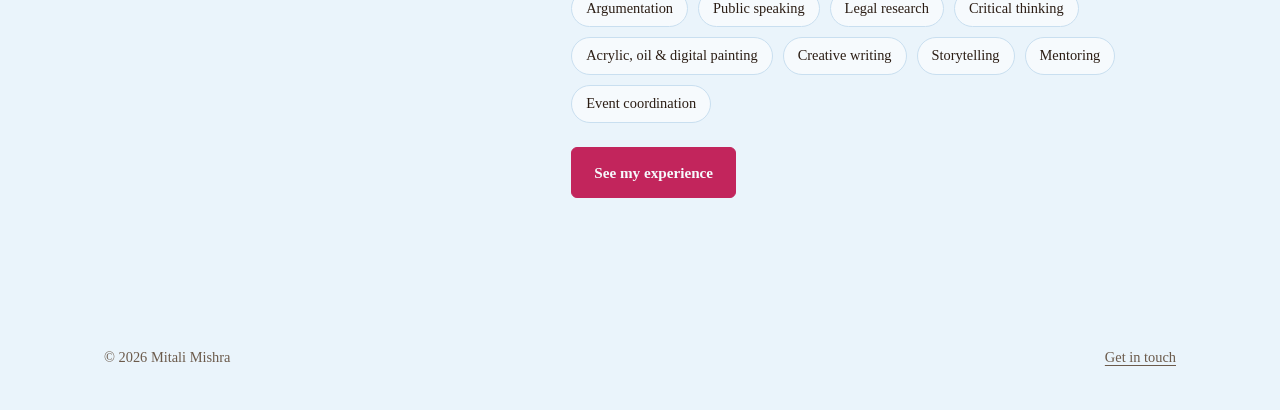
==== commit 5251dd11: "Switch to Times New Roman and a light blue background" ====
--- a/about.html
+++ b/about.html
@@ -5,9 +5,6 @@
   <meta name="viewport" content="width=device-width, initial-scale=1">
   <title>About — Mitali Mishra</title>
   <meta name="description" content="About Mitali Mishra — student advocate, Moot Court champion and painter.">
-  <link rel="preconnect" href="https://fonts.googleapis.com">
-  <link rel="preconnect" href="https://fonts.gstatic.com" crossorigin>
-  <link href="https://fonts.googleapis.com/css2?family=DM+Sans:wght@400;500;600&family=Fraunces:ital,opsz,wght@0,9..144,400;0,9..144,500;1,9..144,400;1,9..144,500&display=swap" rel="stylesheet">
   <link rel="stylesheet" href="style.css">
 </head>
 <body>
--- a/style.css
+++ b/style.css
@@ -13,13 +13,13 @@
   --gold: #e8b23a;         /* marigold — rules and small details */
   --marigold: #f6c453;
   --slate: #25706f;        /* light teal — small labels */
-  --parchment: #fff7ec;    /* page background */
-  --paper: #fffcf6;        /* cards */
+  --parchment: #eaf4fb;    /* page background — light blue */
+  --paper: #f6fafd;        /* cards */
   --muted: #6b5a4b;        /* secondary text */
-  --line: #f0dcc0;
-
-  --serif: "Fraunces", Georgia, "Times New Roman", serif;
-  --sans: "DM Sans", system-ui, -apple-system, "Segoe UI", sans-serif;
+  --line: #c9dff0;
+
+  --serif: "Times New Roman", Times, serif;
+  --sans: "Times New Roman", Times, serif;
 
   --max: 1120px;
   --radius: 6px;
@@ -34,7 +34,7 @@
   background: var(--parchment);
   color: var(--text);
   font-family: var(--sans);
-  font-size: 1.0625rem;
+  font-size: 1.125rem;
   line-height: 1.65;
   -webkit-font-smoothing: antialiased;
 }
@@ -302,3 +302,13 @@
   .film-grid { grid-template-columns: 1fr; gap: 28px; }
 }
 .film-links { display: flex; flex-wrap: wrap; gap: 24px; }
+
+/* ---------- Films page: festival laurels ---------- */
+.laurels-title { color: var(--marigold); font-size: 1.4rem; margin: 64px 0 24px; padding-top: 40px; border-top: 1px solid rgba(246,196,83,.35); }
+.laurels { list-style: none; margin: 0; padding: 0; display: grid; grid-template-columns: repeat(4, 1fr); gap: 28px 32px; align-items: center; }
+.laurels img { width: 100%; height: auto; }
+@media (max-width: 860px) { .laurels { grid-template-columns: repeat(2, 1fr); gap: 20px; } .laurels-title { margin-top: 40px; } }
+.laurels-top { margin: 0 0 24px; padding-top: 0; border-top: 0; }
+.film .laurels { margin-bottom: 56px; padding-bottom: 48px; border-bottom: 1px solid rgba(246,196,83,.35); }
+.head-actions { margin: 1.5rem 0 0; }
+#watch { scroll-margin-top: 110px; }
